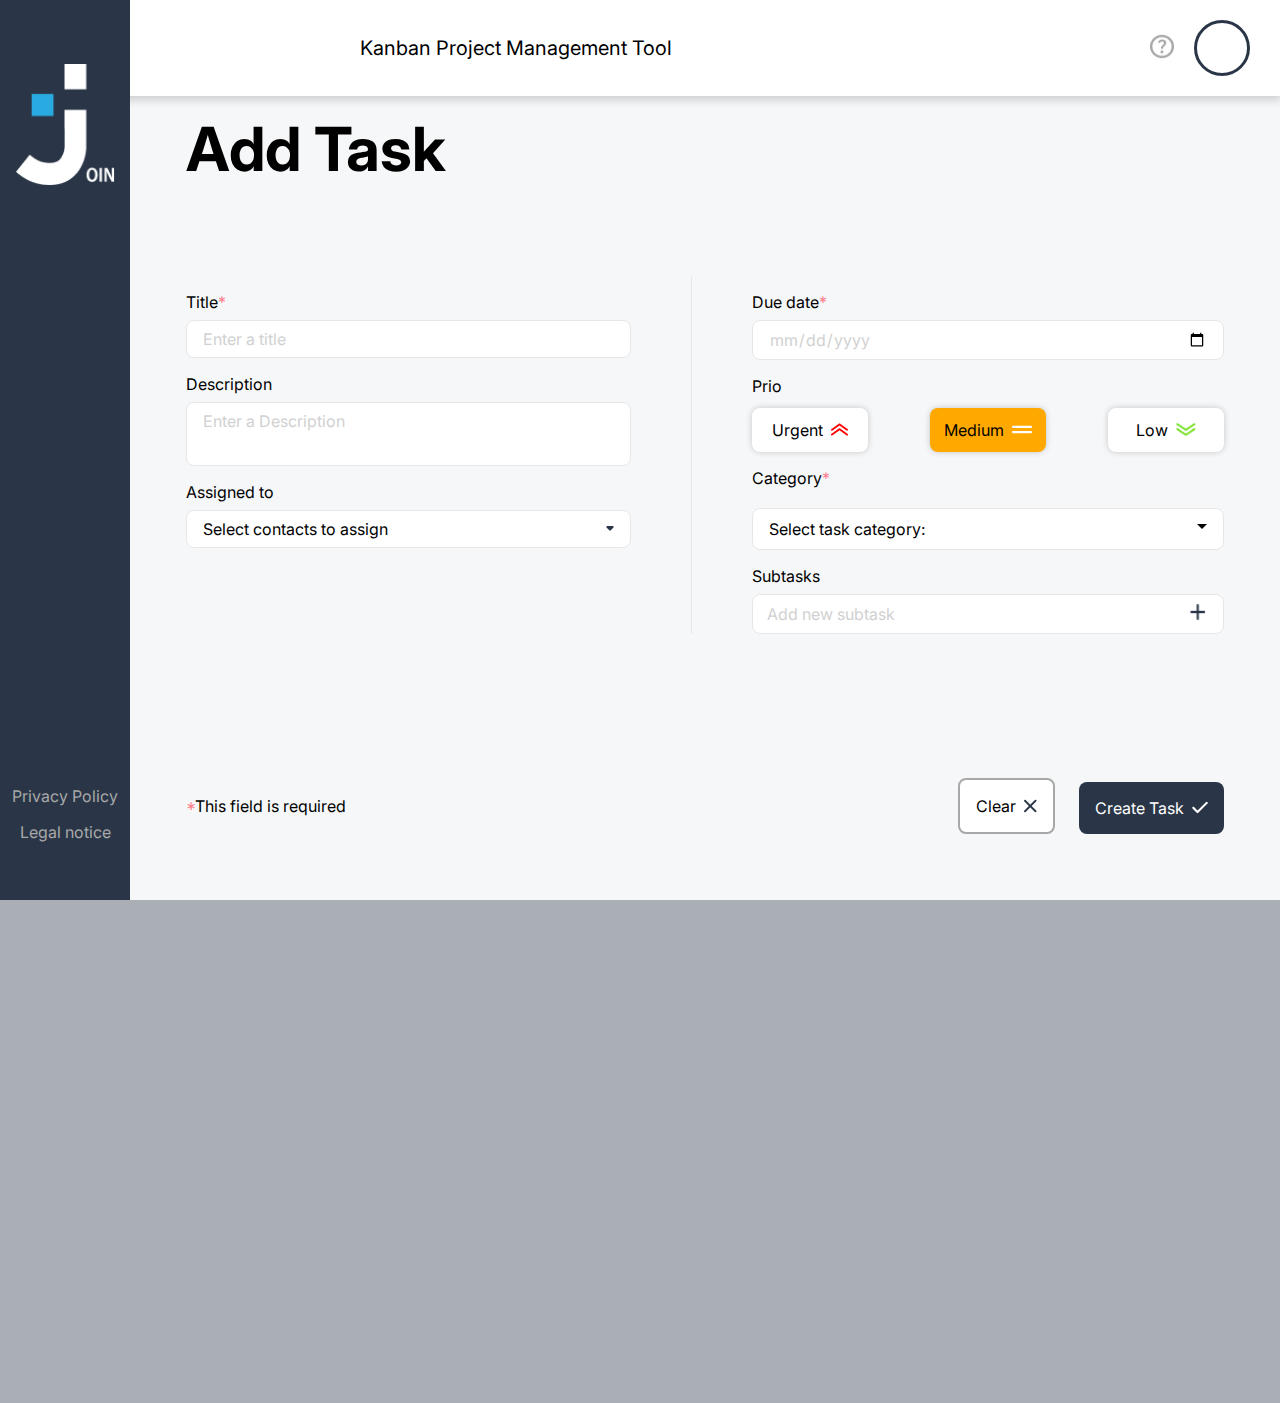
==== add-task.html @ f70c2e3c "first commit" ====
<!DOCTYPE html>
<html lang="en">

<head>
    <meta charset="UTF-8" />
    <meta name="viewport" content="width=device-width, initial-scale=1.0 , maximum-scale=1" />
    <link rel="icon" type="image/x-icon" href="./assets/icons/join-logo-light.png" />
    <title>Join - Add Task</title>


    <script defer src="./scripts/add-task.js"></script>
    <script src="./scripts/subtask.js"></script>
    <script src="./assets/templates/template.js"></script>
    <script src="./script.js" defer></script>
    <script src="./scripts/data.js"></script>
    <script src="./scripts/validation.js"></script>
    <script src="./scripts/fetch.js"></script>

    <link rel="stylesheet" href="./style.css" />
    <link rel="stylesheet" href="./styles/add-task.css" />
    <link rel="stylesheet" href="./styles/header-sidebar.css" />

    <link rel="stylesheet" href="./styles/responsive/add-task-responsive.css" />
    <link rel="stylesheet" href="./styles/responsive/responsive.css" />
</head>

<body class="column" onload="addTaskInit(); styleSelecet(); markedPage('add-task-link', 'activePage')"
    onclick="classChangeAction('user-menu', 'd-none', 'add'); classChangeAction('menu', 'menu-active', 'remove'); closeDropdown(); stopEventBubbling(event);">
    <section id="join-header" class="join-header"></section>

    <main class="add-task-main-content">
        <div class="max-content-add-task">
            <form id="add-task" class="add-task-form" onsubmit="createTask(); return false;">
                <div class="task-details">
                    <h1 class="add-task-headline">Add Task</h1>

                    <div class="input-container">
                        <label for="title">Title<span class="required">*</span></label>
                        <input class="input" id="title" type="text" placeholder="Enter a title" />
                        <span class="form-error" id="title-error"></span>
                    </div>

                    <div class="input-container">
                        <label for="description">Description</label>
                        <textarea id="description" class="textarea" name="description"
                            placeholder="Enter a Description"></textarea>
                    </div>

                    <div class="input-container position-relative">
                        <label for="assign-to-dropdown">Assigned to</label>
                        <div id="dropdown" class="drop-down d-flex">
                            <input id="assign-to-dropdown" class="input" onkeyup="filter('assign-to-dropdown')"
                                onclick="handleInputClick(event)" value="Select contacts to assign" />
                            <button class="btn dropdown-btn" onclick="handleDropdownButtonClick(event)" type="button">
                                <img id="drop-down-icon1" src="./assets/icons/arrow-drop-down.png" />
                            </button>
                        </div>
                        <ul id="assign-to-dropdown-contacts" class="dropdown-options"></ul>
                    </div>

                    <div id="selected-contacts-container" class="d-flex selectet-contacts-container"></div>
                </div>

                <div class="task-settings">
                    <div class="input-container">
                        <label for="date">Due date<span class="required">*</span></label>
                        <input id="date" class="input"  type="date" />
                        <span class="form-error" id="date-error"></span>
                    </div>

                    <div class="prio mt-16">
                        <span>Prio</span>
                        <div class="d-flex row">
                            <button id="urgent-btn" class="btn prio-btn" type="button"
                                onclick="addPrio('urgent'), stopEventBubbling(event)">Urgent<img id="prio-icon-urgent"
                                    src="./assets/icons/prio-urgent-icon.png" /></button>
                            <button id="medium-btn" class="btn prio-btn" type="button"
                                onclick="addPrio('medium')">Medium<img id="prio-icon-medium"
                                    src="./assets/icons/prio-medium-icon.png" /></button>
                            <button id="low-btn" class="btn prio-btn" type="button" onclick="addPrio('low')">Low<img
                                    id="prio-icon-low" src="./assets/icons/prio-low-icon.png" /></button>
                        </div>
                    </div>

                    <div class="input-container position-relative">
                        <label for="selected-category">Category<span class="required">*</span></label>
                        <select id="selected-category" class="select-category">
                            <option value="">Select task category:</option>
                            <option value="Technical Task">Technical Task</option>
                            <option value="User Story">User Story</option>
                        </select>
                        <span class="form-error" id="category-error"></span>
                    </div>

                    <div class="form-field input-container">
                        <label for="subtasks-input">Subtasks</label>
                        <div class="add-task-input">
                            <input id="subtasks-input" type="subtasks" name="subtasks" onkeyup="subtaskInputBtn()"
                                placeholder="Add new subtask" />
                            <div class="add-subtask-btn" id="add-subtask-btn">
                                <img class="svg-btn" src="./assets/icons/add -subtasks.png" alt=""
                                    onclick="setInputFocus()" />
                            </div>
                        </div>

                        <div id="subtasks-container" class="subtasks-container"></div>
                    </div>
                    <div class="required-info-mobile"><span class="required">*</span>This field is required</div>
                </div>

                <div class="add-task-action-btn">
                    <div><span class="required">*</span>This field is required</div>
                    <div class="d-flex btn-gap">
                        <button type="button" class="btn clear" onclick="clearAddTask()">Clear <img
                                src="./assets/icons/clear-icon-dark.png" alt="" /></button>
                        <button type="submit" class="btn submit">Create Task <img src="./assets/icons/check.png"
                                alt="" /></button>
                    </div>
                </div>
            </form>
        </div>
    </main>

    <div class="d-flex submit-row">
        <div class="add-task-mobile-action-btn">
            <button type="button" class="btn clear" onclick="clearAddTask()">Clear <img
                    src="./assets/icons/clear-icon-dark.png" alt="" /></button>

            <button class="btn submit" type="submit" form="add-task">Create Task <img
                    src="./assets/icons/check.png" /></button>

        </div>
    </div>


    <section id="join-sidebar"></section>

    <div id="add-task-succes-msg" class="add-task-succes">Task added to board <img src="./assets/icons/board-icon.png"
            alt="" /></div>
</body>

</html>
---- style.css ----
@font-face {
    font-family: inter;
    src: url(./assets/fonts/Inter-VariableFont_opsz_wght.ttf);
}

:root {
    --light-blue: #29abe2;
    --darke-blue: #2a3647;
    --hover-darke-blue: #091931;
    --urgent: #ff3d00;
    --medium: #ffa800;
    --low: #7ae229;
    --story: #0038ff;
    --technical: #1fd7c1;
    --sidebar-color: #cdcdcd;
    --light-grey: #f6f7f8;
    --medium-grey: #e7e7e7;
    --dark-grey: #a8a8a8;
    --placeholder-grey: #d1d1d1;
    --white: #fff;
    --subtitle: #2a3647;
    --required: #ff8190;
    --red: #ff001f;
}

* {
    margin: 0;
    box-sizing: border-box;
    font-family: inter;
}

a{
    color: #2E7CEE;
}

html,
body {
    height: 100%;
    overflow: hidden;
    position: relative;
    background-color: rgba(42, 55, 71, 0.4);
    overflow-x: hidden;
}

.main {
    flex: 1;
    overflow-x: hidden;
    overflow-y: auto;
    background-color: var(--light-grey);
}

::-webkit-scrollbar {
    width: 10px;
}

::-webkit-scrollbar-track {
    background: #f0f0f0;
    border-radius: 10px;
}

::-webkit-scrollbar-thumb {
    background-color: #2DABE2;
    border-radius: 10px;
    border: 2px solid #f0f0f0; 
}

::-webkit-scrollbar-thumb:hover {
    background-color: #1b8bb5;
}



.content {
    padding: 25px 16px 48px 16px;
    text-wrap: wrap;
}

a {
    text-decoration: none;
}

button {
    cursor: pointer;
}

.d-flex {
    display: flex;
}

.d-none {
    display: none !important;
}

.center {
    display: flex;
    justify-content: center;
    align-items: center;
}

.column {
    display: flex;
    flex-direction: column;
}


.low {
    background-color: var(--low) !important;
    color: var(--white);
}

.medium {
    background-color: var(--medium) !important;
    color: var(--white);
}

.urgent {
    background-color: var(--urgent) !important;
    color: var(--white);
}

.user-stoty {
    background-color: #0038ff;
}

.technical-task {
    background-color: #20d7c1;
}


.bg-color-blue {
    background-color: var(--light-blue) !important;
}

.activePage {
    background-color: var(--hover-darke-blue);
}


.form-error {
    display: flex;
    width: 100%;
    justify-content: center;
    color: red;
    position: absolute;
    bottom: -20px;
}

.error-message {
    animation: error 0.5s ease;
}

@keyframes error {

    0%,
    100% {
        transform: translateX(0);
    }

    10%,
    30%,
    50%,
    70%,
    90% {
        transform: translateX(-5px);
    }

    20%,
    40%,
    60%,
    80% {
        transform: translateX(5px);
    }
}
---- styles/add-task.css ----
.add-task-main-content {
    display: flex;
    flex-direction: column;
    flex: 1;
    overflow-x: hidden;
    overflow-y: auto;
    background-color: var(--light-grey);
    padding: 25px 16px 48px 16px;
    text-wrap: wrap;
    align-items: center;
    margin-left: 130px;
}

.max-content-add-task {
    max-width: 1920px;
    width: 100%;
}


.add-task-form {
    position: relative;
    width: 1000px;
    display: flex;
    justify-content: space-around;
    flex-direction: column;
    margin-bottom: 64px;
    width: 100%;
}

.task-details {
    display: flex;
    flex-direction: column;

    animation-name: field2;
    animation-duration: 300ms;
}

.input-container {
    position: relative;
    display: flex;
    flex-direction: column;
    margin-top: 16px;
    width: 100%;
}

.input,
.textarea {
    border-radius: 8px;
    padding: 8px 16px;
    font-size: 14px;
    outline: unset;
    border: 1px solid var(--medium-grey);
}

.textarea {
    height: 64px;
    resize: none;
}

textarea::placeholder,
input::placeholder,
#date {
    font-family: inter;
    color: var(--placeholder-grey);
}

.prio,
.input,
.textarea,
.drop-down {
    margin-top: 8px;
    font-size: 16px;
    width: 100%;
}

.task-settings {
    display: flex;
    flex-direction: column;

    animation-name: field1;
    animation-duration: 300ms;
}

.row {
    justify-content: space-between;
    align-items: center;
}

.mt-16 {
    position: relative;
    margin-top: 16px;
    width: 100%;
}

.btn {
    padding: 16px;
    border-radius: 8px;
    color: black;
    display: flex;
    gap: 8px;
    align-items: center;
    justify-content: center;
    outline: unset;
    border: unset;
}

.contact-row {
    justify-content: space-between;
    align-items: center;
}

.contact-row input {
    margin: 0px;
}

.selectet-contacts-container {
    margin-top: 4px;
    gap: 4px;
    flex-wrap: wrap;
}

.contact {
    height: 40px;
    width: 40px;
    color: var(--white);
    border: 2px solid var(--white);
    border-radius: 50%;
    font-size: 12px;
}

.gap {
    gap: 12px;
}

.prio-btn {
    background-color: var(--white);
    width: 108px;
    font-size: 16px;
    padding: 8px 16px;
    box-shadow: 0px 0px 6px 0px rgba(0, 0, 0, 0.2);
}

.prio-btn img {
    max-width: 20px;
    max-height: 14px;
}

.submit-row {
    background-color: var(--light-grey);
    justify-content: flex-end;
    align-items: center;
    padding: 16px;
    max-width: calc(1920px - 232px);
}

.clear {
    background-color: var(--white);
    color: black;
    font-size: 16px;
    border: 2px solid var(--dark-grey);
}

.submit {
    align-self: flex-end;
    text-wrap: nowrap;
    width: min-content;
    background-color: var(--darke-blue);
    color: var(--white);
    font-size: 16px;
}

.submit:hover {
    background-color: var(--light-blue);
}

.required {
    color: var(--required);
}

input:focus,
textarea:focus,
select:focus,
.input-active {
    outline: unset;
    border: 1px solid var(--light-blue);
}

#assign-to-dropdown:focus {
    border: unset;
}

.not-found {
    font-size: 12px;
}

.position-relative {
    position: relative;
}

.drop-down input {
    margin: 0;
    border: unset;
}

.drop-down {
    background-color: var(--white);
    border-radius: 8px;
    cursor: pointer;
    border: 1px solid var(--medium-grey);
}

.dropdown-options {
    position: absolute;
    top: 66px;
    width: 100%;
    max-height: 200px;
    overflow-y: auto;
    display: none;
    list-style-type: none;
    margin: 0;
    padding: 0;
    border-radius: 8px;
    z-index: 1;
}

.edit-dropdown {
    position: relative;
    top: 0;
    max-height: max-content;
}

.dropdown-options li,
.options li {
    padding: 12px;
    cursor: pointer;
    border-radius: 8px;
    background-color: var(--white);
}

.dropdown-options li:hover,
.options li:hover {
    background-color: var(--darke-blue);
    color: var(--white);
}

.contact-active {
    background-color: var(--darke-blue) !important;
    color: var(--white);
}

.show-dropdown {
    display: block;
    box-shadow: 9px 15px 28px -6px;
}

.dropdown-btn {
    padding: 0px 16px;
    background-color: unset;
}

.form-field {
    display: flex;
    flex-direction: column;
    gap: 8px;
    position: relative;
}

.add-task-input {
    display: flex;
    justify-content: space-between;
    align-items: center;
    height: 40px;
    border: solid 1px var(--medium-grey);
    background-color: var(--white);
    border-radius: 8px;
    padding: 4px 12px;
}

.add-task-input input {
    font-size: 16px;
    border: none;
    /* flex: 1; */
    width: 100%;
}

.add-subtask-btn {
    padding: 5px;
    cursor: pointer;
}

.subtasks-container {
    top: 66px;
    width: 100%;
    max-height: 136px;
    overflow-y: auto;
}

.absolute {
    position: absolute;
}

.subtasks-btns {
    display: flex;
    justify-content: center;
    gap: 5px;
}

.subtask {
    display: flex;
    height: min-content;
    padding: 5px 10px;
    cursor: pointer;
    border-radius: 10px;
    transition: all ease-in-out 125ms;
    gap: 3px;
}


.edit-icon {
    width: 20px;
    height: 20px;
}

.svg-btn {
    width: 16px;
    height: 16px;
}

.break-line {
    width: 1px;
    background-color: var(--dark-grey);
}

.subtask img {
    margin: 0 5px;
    display: none;
}

.subtask:hover img {
    display: block;
}

.subtask img:hover {
    scale: 1.1;
}

.subtask span {
    display: none;
}

.subtask:hover span {
    display: block;
    background-color: var(--dark-grey);
}

.subtask:hover {
    background-color: var(--medium-grey);
}

.subtask p:before {
    content: "• ";
}

.subtask-text {
    display: flex;
    width: 100%;
}

.subtask-text p {
    width: 100%;
}

.word-item {
    font-size: 16px;
    display: flex;
    align-items: center;
    padding: 5px 15px;
}

.word-item input {
    font-size: 16px;
    width: 100%;
    border: none;
    border-bottom: solid 1px var(--light-blue);
}

.word-item input:focus {
    outline: none;
}

.word-item button {
    background-color: unset;
    border: none;
}

.s-hidden {
    visibility: hidden;
    padding-right: 10px;
}

.select {
    cursor: pointer;
    color: black;
    margin-top: 12px;
    height: 32px;
    border: 1px solid var(--dark-grey);
    border-radius: 8px;
}

select option[value=""] {
    display: none;
}

.styledSelect {
    display: flex;
    align-items: center;
    justify-content: space-between;
    background-color: white;
    border-radius: 8px;
    padding: 10px 16px;
    font-size: 16px;
    border: 1px solid var(--medium-grey);
}

.styledSelect:after {
    display: flex;
    align-items: center;
    justify-content: center;
    content: "";
    border: 5px solid transparent;
    border-color: black transparent transparent transparent;
    transition: all;
}

.styledSelect.active:after {
    transform: rotate(180deg);
}

.options {
    position: absolute;
    display: none;
    background-color: unset;
    border-radius: 8px;
    top: 102%;
    width: 100%;
    padding: 0;
    list-style: none;
    z-index: 2;
}

@keyframes field1 {
    from {
        transform: translateX(100vw);
    }

    to {
        transform: translateX();
    }
}

@keyframes field2 {
    from {
        transform: translateX(-100vw);
    }

    to {
        transform: translateX();
    }
}

.add-task-action-btn {
    position: absolute;
    bottom: -200px;
    width: 100%;
    display: flex;
    align-items: center;
    justify-content: space-between;
    padding: 0 40px;
}

.btn-gap {
    gap: 24px;
}

.clear:hover {
    border-color: var(--light-blue);
}

.add-task-succes {
    position: absolute;
    top: 50%;
    left: 50%;
    background-color: var(--darke-blue);
    width: min-content;
    z-index: 10;
    text-wrap: nowrap;
    display: flex;
    align-items: center;
    gap: 16px;
    padding: 16px;
    color: var(--white);
    border-radius: 8px;
    transition: all 0.125s ease-in-out;
    transform: translateY(100vh);
}

.overlaver-active {
    transform: translateX(0) !important;
}

.userBackground {
    background-color: var(--light-blue);
}

.required-info-mobile {
    padding-top: 20px;
}

.add-task-mobile-action-btn {
    display: flex;
    align-items: center;
    gap: 20px;
}
---- styles/header-sidebar.css ----
.header-desktop {
    display: flex;
    justify-content: space-between;
    align-items: center;
    width: 100%;
    height: 96px;
    background-color: white;
    box-shadow: 0 1px 10px 2px rgba(0, 0, 0, 0.2);
    position: relative;
    z-index: 1;
}

.header-title {
    font-size: 20px;
    font-weight: 400;
    margin-left: 360px;
}

.help-icon {
    width: 32px;
    height: 32px;
    cursor: pointer;
    transition: all ease-in-out 125ms;
}

.help-icon:hover {
    scale: 1.1;
}

.header-initials-btn {
    color: var(--light-blue);
    font-weight: 700;
    font-size: 18px;
    display: flex;
    justify-content: center;
    align-items: center;
    height: 56px;
    width: 56px;
    border: solid 3px var(--darke-blue);
    border-radius: 50%;
    cursor: pointer;
    transition: all ease-in-out 125ms;
}

.header-initials-btn:hover {
    scale: 1.1;
    background-color: #0c2e621f;
}

.header-actions {
    display: flex;
    justify-content: space-between;
    align-items: center;
    width: 104px;
    height: 56px;
    margin-right: 30px;
}

.user-menu {
    display: flex;
    align-items: center;
    justify-content: center;
    flex-direction: column;
    position: absolute;
    width: 150px;
    height: 158px;
    bottom: -160px;
    right: 10px;
    z-index: 2;
    border: solid 1px;
    border-radius: 20px 0 20px 20px;
    background-color: var(--darke-blue);
}

.user-menu a {
    color: var(--sidebar-color);
    display: flex;
    justify-content: center;
    align-items: center;
    font-size: 16px;
    width: 130px;
    height: 46px;
    transition: all ease-in-out 125ms;
}

.user-menu a:hover {
    background-color: #3b4d66;
    scale: 1.1;
    color: white;
}

.sidebar-desktop {
    position: absolute;
    top: 0;
    left: 0;
    display: flex;
    flex-direction: column;
    justify-content: space-between;
    align-items: center;
    width: 232px;
    height: 100vh;
    background-color: var(--darke-blue);
    transition: all ease-in-out 125ms;
    z-index: 1;
}

.sidebar-logo-desktop {
    width: 100px;
    height: 121px;
    margin: 64px 0 120px 0;
}

.sidebar-nav {
    display: flex;
    flex-direction: column;
    justify-content: space-between;
    width: 100%;
    height: 229px;
    gap: 15px;
}

.nav-link-desktop {
    color: var(--sidebar-color);
    display: flex;
    align-items: center;
    padding-left: 56px;
    width: 100%;
    height: 46px;
    gap: 8px;
    cursor: pointer;
}

.nav-link-desktop:hover {
    background-color: var(--hover-darke-blue);
    color: white;
}

.nav-link-desktop img {
    width: 30px;
    height: 30px;
}

.sidebar-info {
    display: flex;
    justify-content: end;
    padding-left: 52px;
    flex-direction: column;
    height: 317px;
    width: 100%;
    margin-bottom: 50px;
}

.sidebar-info a {
    color: var(--dark-grey);
    padding: 8px;
    transition: all ease-in-out 125ms;
}

.sidebar-info a:hover {
    color: var(--light-blue);
    font-weight: bold;
}


.header-mobile {
    box-shadow: 0 1px 10px 2px rgba(0, 0, 0, 0.2);
    background-color: white;
    width: 100%;
    height: 80px;
    align-items: center;
    justify-content: space-between;
    padding: 0px 16px;
    position: relative;
    z-index: 3;
}

.logo-mobile {
    width: 32px;
    height: 39px;
}

.current-user-header {
    font-size: 20px;
    font-weight: 700;
    color: var(--light-blue);
    width: 40px;
    height: 40px;
    border: solid 2px var(--hover-darke-blue);
    border-radius: 50%;
    cursor: pointer;
}

.menu {
    position: absolute;
    top: 60px;
    right: 6px;
    transform: translateX(150px);
    transition: all 0.25s ease-in-out;
    flex-wrap: wrap;
    background-color: var(--darke-blue);
    color: var(--light-grey);
    border-radius: 16px 0px 16px 16px;
    padding: 16px;
    gap: 24px;
    z-index: 10;
}

.menu-active {
    transform: translateX(0) !important;
}

.menu a {
    color: var(--light-grey);
}

.sidebar-mobile {
    height: 80px;
    padding: 2px 16px;
    justify-content: space-between;
    background-color: var(--darke-blue);
}

.nav-link-mobile {
    width: 80px;
    color: var(--light-grey);
    border-radius: 8px;
}

.nav-link-mobile:hover {
    background-color: var(--hover-darke-blue);
}

.nav-link-mobile img {
    width: 22px;
    height: 22px;
}

.current-link {
    background-color: var(--hover-darke-blue);
}
---- styles/responsive/add-task-responsive.css ----
@media (max-width: 392px) {
    .prio-btn {
        padding: 8px 8px;
        width: 88px;
        gap: 4px;
    }

    .add-task-succes {
        margin: 0 -34% !important;
    }

}

@media (max-width: 1024px) {
    .add-task-main-content {
        margin-left: 0;
    }

    .add-task-action-btn {
        display: none;
    }

    .add-task-succes {
        margin: 0 -15%;
    }
}

@media (min-width: 1024px) {
    .prio-btn {
        width: 116px;
        padding: 12px 16px;
        margin-top: 12px;
    }

    .submit-row {
        display: none;
    }

    .add-task-form {
        flex-direction: row;
        gap: 60px;
        padding: 0 40px;
    }

    .task-details {
        width: 100%;
        padding-right: 60px;
        border-right: 1px solid var(--medium-grey);
    }

    .task-settings {
        width: 100%;
    }

    .add-task-main-content {
        flex-direction: row;
        position: relative;
    }

    .add-task-headline {
        position: absolute;
        top: -164px;
        font-size: 61px;
    }

    .required-info-mobile{
        display: none;
    }

    .subtasks-container {
        position: absolute;
    }
}

@media (min-width: 1440px) {
    .add-task-main-content {
        margin-left: 232px;
    }

    .submit-row {
        margin-left: 232px;
    }
}
---- styles/responsive/responsive.css ----
@media(max-width: 428px) {
    .header-mobile {
        height: 70px;
    }

    .sidebar-mobile {
        height: 70px;
    }

    .nav-link-mobile {
        scale: 0.9;
    }

}


@media(min-width: 1024px) {
    .content {
        padding: 25px 16px 48px calc(232px + 16px);
    }


}


@media screen and (min-width: 1024px) and (max-width: 1440px) {
    .sidebar-desktop {
        width: 130px;
    }

    .nav-link-desktop {
        padding: 5px 0;
        flex-direction: column;
        z-index: 1;
        height: unset;
    }

    .sidebar-nav {
        gap: 25px;
    }

    .sidebar-info {
        padding: 0;
        align-items: center;
    }

    .subtitle {
        z-index: 1;
    }

    .content {
        padding: 25px 16px 48px calc(130px + 16px);
    }

}


@media(min-width: 1440px) {
    .sidebar-desktop {
        width: 232px;
    }
}
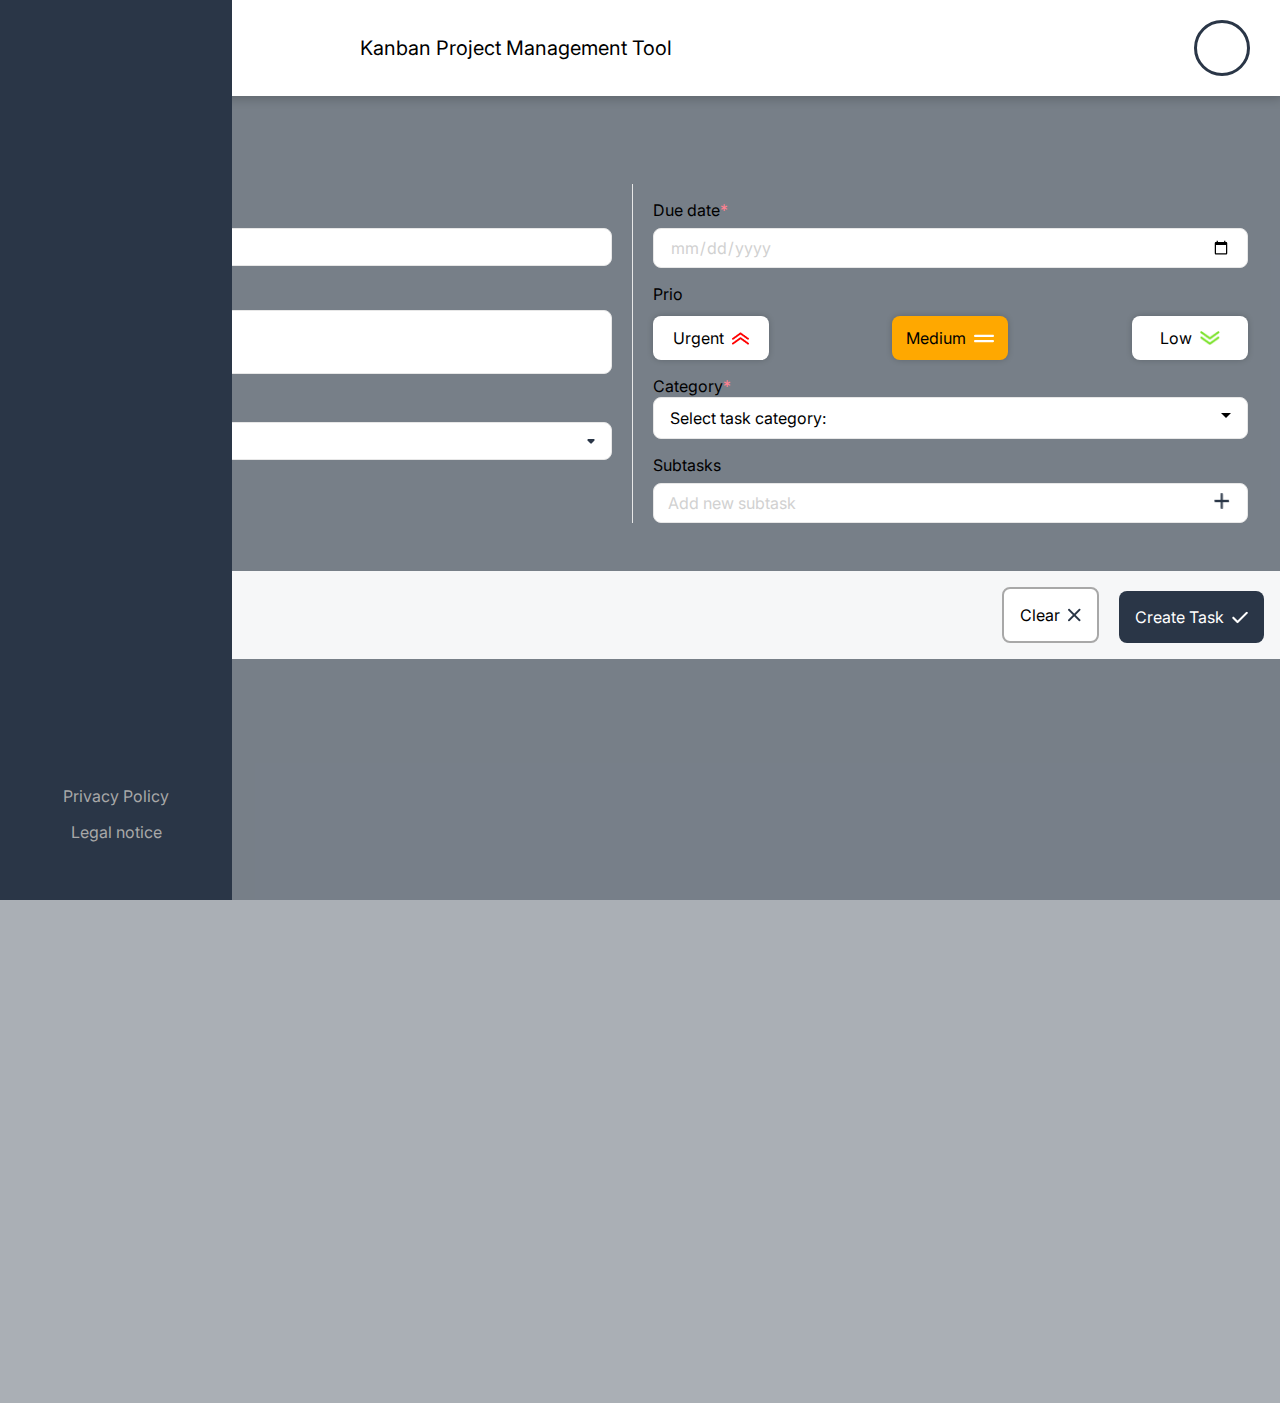
==== commit fe7d1b58: "clean up add-task.css in add task.html" ====
--- a/add-task.html
+++ b/add-task.html
@@ -24,16 +24,16 @@
     <link rel="stylesheet" href="./styles/responsive/responsive.css" />
 </head>
 
-<body class="column" onload="addTaskInit(); styleSelecet(); markedPage('add-task-link', 'activePage')"
+<body onload="addTaskInit(); styleSelecet(); markedPage('add-task-link', 'activePage')"
     onclick="classChangeAction('user-menu', 'd-none', 'add'); classChangeAction('menu', 'menu-active', 'remove'); closeDropdown(); stopEventBubbling(event);">
-    <section id="join-header" class="join-header"></section>
 
-    <main class="add-task-main-content">
-        <div class="max-content-add-task">
-            <form id="add-task" class="add-task-form" onsubmit="createTask(); return false;">
+    <main>
+        <section id="join-header" class="join-header"></section>
+        <div class="content">
+            <h1>Add Task</h1>
+
+            <form id="add-task" class="max-content-add-task" onsubmit="createTask(); return false;">
                 <div class="task-details">
-                    <h1 class="add-task-headline">Add Task</h1>
-
                     <div class="input-container">
                         <label for="title">Title<span class="required">*</span></label>
                         <input class="input" id="title" type="text" placeholder="Enter a title" />
@@ -64,7 +64,7 @@
                 <div class="task-settings">
                     <div class="input-container">
                         <label for="date">Due date<span class="required">*</span></label>
-                        <input id="date" class="input"  type="date" />
+                        <input id="date" class="input" type="date" />
                         <span class="form-error" id="date-error"></span>
                     </div>
 
@@ -119,18 +119,19 @@
                 </div>
             </form>
         </div>
+        <div class="d-flex submit-row">
+            <div class="add-task-mobile-action-btn">
+                <button type="button" class="btn clear" onclick="clearAddTask()">Clear <img
+                        src="./assets/icons/clear-icon-dark.png" alt="" /></button>
+
+                <button class="btn submit" type="submit" form="add-task">Create Task <img
+                        src="./assets/icons/check.png" /></button>
+
+            </div>
+        </div>
+
     </main>
 
-    <div class="d-flex submit-row">
-        <div class="add-task-mobile-action-btn">
-            <button type="button" class="btn clear" onclick="clearAddTask()">Clear <img
-                    src="./assets/icons/clear-icon-dark.png" alt="" /></button>
-
-            <button class="btn submit" type="submit" form="add-task">Create Task <img
-                    src="./assets/icons/check.png" /></button>
-
-        </div>
-    </div>
 
 
     <section id="join-sidebar"></section>
--- a/styles/add-task.css
+++ b/styles/add-task.css
@@ -1,30 +1,21 @@
-.add-task-main-content {
+main {
     display: flex;
     flex-direction: column;
     flex: 1;
-    overflow-x: hidden;
-    overflow-y: auto;
-    background-color: var(--light-grey);
-    padding: 25px 16px 48px 16px;
-    text-wrap: wrap;
-    align-items: center;
-    margin-left: 130px;
+    overflow: hidden;
 }
 
 .max-content-add-task {
     max-width: 1920px;
     width: 100%;
-}
-
-
-.add-task-form {
-    position: relative;
-    width: 1000px;
-    display: flex;
-    justify-content: space-around;
-    flex-direction: column;
-    margin-bottom: 64px;
-    width: 100%;
+    height: 100%;
+    overflow-y: auto;
+    padding-right: 8px;
+}
+
+.content {
+    overflow: hidden;
+    flex: 1;
 }
 
 .task-details {
@@ -36,11 +27,8 @@
 }
 
 .input-container {
+    margin-top: 16px;
     position: relative;
-    display: flex;
-    flex-direction: column;
-    margin-top: 16px;
-    width: 100%;
 }
 
 .input,
--- a/styles/responsive/add-task-responsive.css
+++ b/styles/responsive/add-task-responsive.css
@@ -12,10 +12,6 @@
 }
 
 @media (max-width: 1024px) {
-    .add-task-main-content {
-        margin-left: 0;
-    }
-
     .add-task-action-btn {
         display: none;
     }
@@ -26,58 +22,48 @@
 }
 
 @media (min-width: 1024px) {
+    .max-content-add-task {
+        display: flex;
+        padding-right: 16px;
+    }
+
+    .content>h1 {
+        margin-top: 24px;
+    }
+
     .prio-btn {
         width: 116px;
         padding: 12px 16px;
         margin-top: 12px;
     }
 
-    .submit-row {
-        display: none;
-    }
-
     .add-task-form {
-        flex-direction: row;
         gap: 60px;
         padding: 0 40px;
     }
 
     .task-details {
-        width: 100%;
-        padding-right: 60px;
+        flex: 1;
+        padding-right: 20px;
+
         border-right: 1px solid var(--medium-grey);
     }
 
     .task-settings {
-        width: 100%;
+        flex: 1;
+        padding-left: 20px;
     }
 
-    .add-task-main-content {
-        flex-direction: row;
-        position: relative;
-    }
 
     .add-task-headline {
-        position: absolute;
-        top: -164px;
         font-size: 61px;
     }
 
-    .required-info-mobile{
+    .required-info-mobile {
         display: none;
     }
 
     .subtasks-container {
         position: absolute;
     }
-}
-
-@media (min-width: 1440px) {
-    .add-task-main-content {
-        margin-left: 232px;
-    }
-
-    .submit-row {
-        margin-left: 232px;
-    }
 }--- a/styles/responsive/responsive.css
+++ b/styles/responsive/responsive.css
@@ -15,28 +15,13 @@
 
 
 @media(min-width: 1024px) {
-    .content {
-        padding: 25px 16px 48px calc(232px + 16px);
-    }
-
-
-}
-
-
-@media screen and (min-width: 1024px) and (max-width: 1440px) {
-    .sidebar-desktop {
-        width: 130px;
+    body {
+        flex-direction: row-reverse;
     }
 
     .nav-link-desktop {
-        padding: 5px 0;
+        padding: 24px 0;
         flex-direction: column;
-        z-index: 1;
-        height: unset;
-    }
-
-    .sidebar-nav {
-        gap: 25px;
     }
 
     .sidebar-info {
@@ -47,11 +32,6 @@
     .subtitle {
         z-index: 1;
     }
-
-    .content {
-        padding: 25px 16px 48px calc(130px + 16px);
-    }
-
 }
 
 
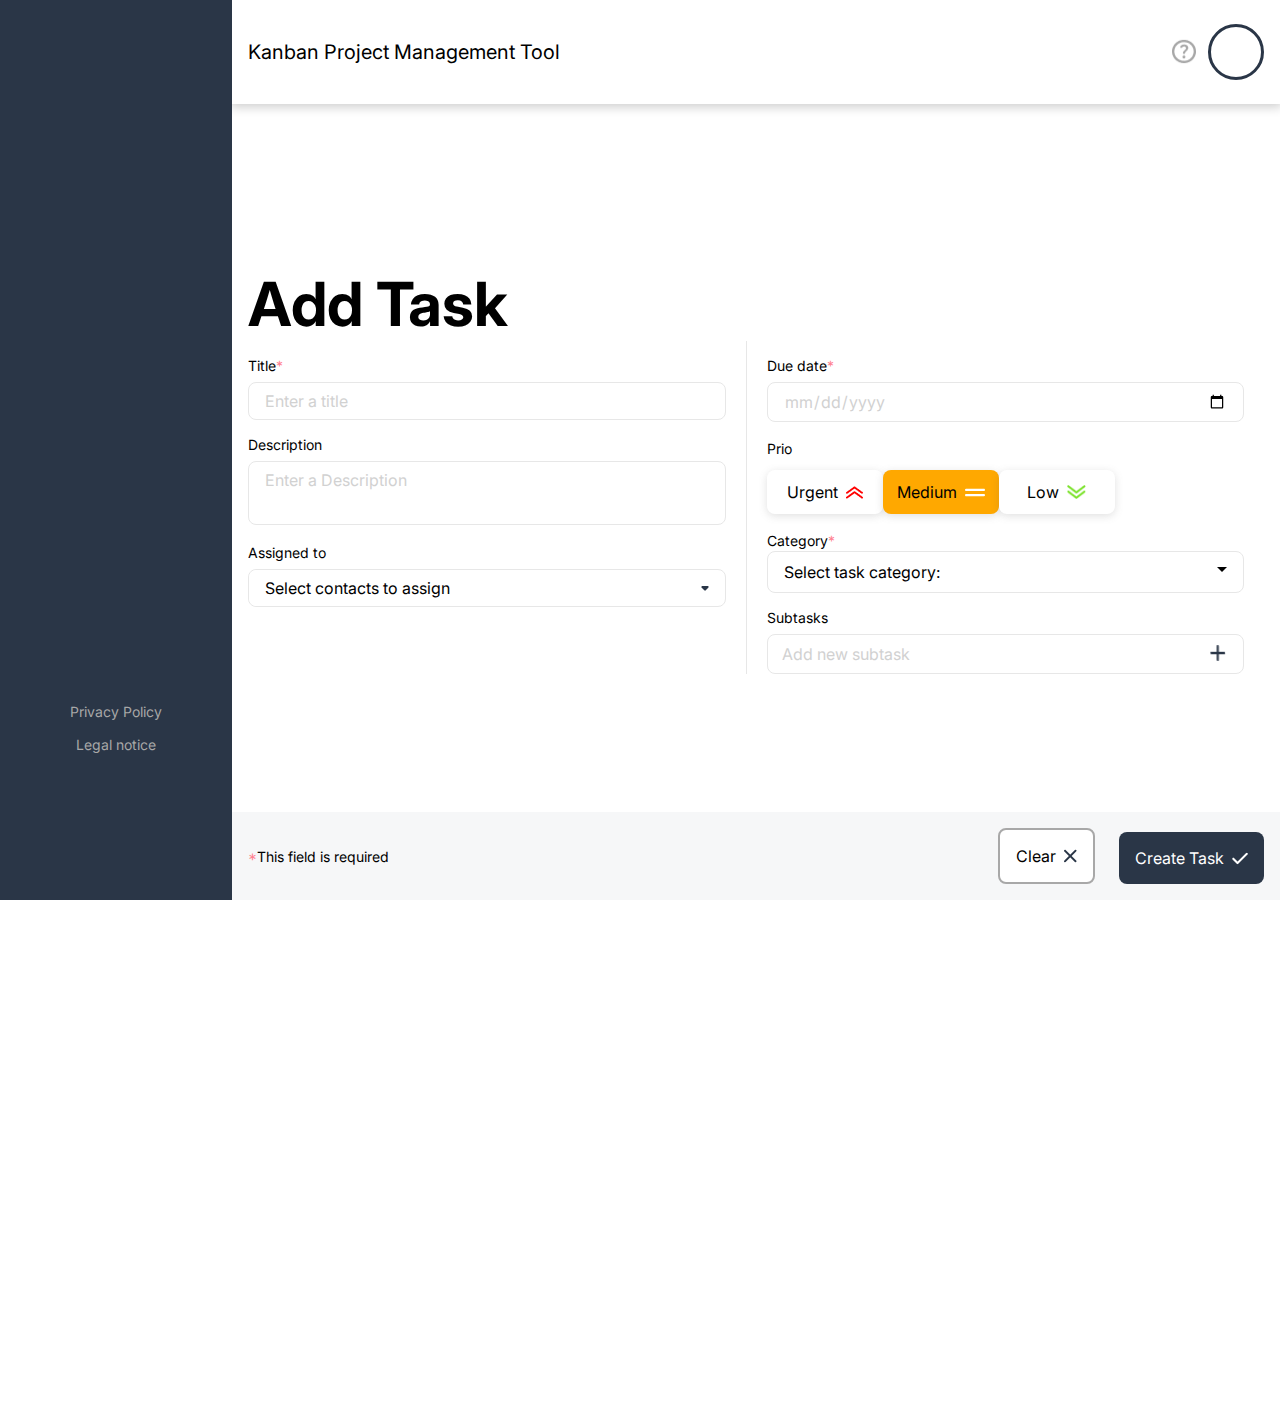
==== commit 03bf0c94: "update join" ====
--- a/add-task.html
+++ b/add-task.html
@@ -17,6 +17,8 @@
     <script src="./scripts/fetch.js"></script>
 
     <link rel="stylesheet" href="./style.css" />
+    <link rel="stylesheet" href="./styles/standart.css" />
+
     <link rel="stylesheet" href="./styles/add-task.css" />
     <link rel="stylesheet" href="./styles/header-sidebar.css" />
 
@@ -32,7 +34,7 @@
         <div class="content">
             <h1>Add Task</h1>
 
-            <form id="add-task" class="max-content-add-task" onsubmit="createTask(); return false;">
+            <form id="add-task" class="max-width" onsubmit="createTask(); return false;">
                 <div class="task-details">
                     <div class="input-container">
                         <label for="title">Title<span class="required">*</span></label>
@@ -70,7 +72,7 @@
 
                     <div class="prio mt-16">
                         <span>Prio</span>
-                        <div class="d-flex row">
+                        <div class="justify-sb align-items-center">
                             <button id="urgent-btn" class="btn prio-btn" type="button"
                                 onclick="addPrio('urgent'), stopEventBubbling(event)">Urgent<img id="prio-icon-urgent"
                                     src="./assets/icons/prio-urgent-icon.png" /></button>
@@ -105,30 +107,32 @@
 
                         <div id="subtasks-container" class="subtasks-container"></div>
                     </div>
-                    <div class="required-info-mobile"><span class="required">*</span>This field is required</div>
                 </div>
 
-                <div class="add-task-action-btn">
-                    <div><span class="required">*</span>This field is required</div>
-                    <div class="d-flex btn-gap">
+                <section class="d-flex submit-row mobile">
+                    <div class=""><span class="required">*</span>This field is required</div>
+                    <div class="align-items-center gap-24">
                         <button type="button" class="btn clear" onclick="clearAddTask()">Clear <img
                                 src="./assets/icons/clear-icon-dark.png" alt="" /></button>
-                        <button type="submit" class="btn submit">Create Task <img src="./assets/icons/check.png"
-                                alt="" /></button>
+                        <button class="btn submit" type="submit" form="add-task">Create Task <img
+                                src="./assets/icons/check.png" /></button>
                     </div>
-                </div>
+                </section>
             </form>
+
+
+
+
         </div>
-        <div class="d-flex submit-row">
-            <div class="add-task-mobile-action-btn">
+        <section class="d-flex submit-row desktop">
+            <div class=""><span class="required">*</span>This field is required</div>
+            <div class="align-items-center gap-24">
                 <button type="button" class="btn clear" onclick="clearAddTask()">Clear <img
                         src="./assets/icons/clear-icon-dark.png" alt="" /></button>
-
                 <button class="btn submit" type="submit" form="add-task">Create Task <img
                         src="./assets/icons/check.png" /></button>
-
             </div>
-        </div>
+        </section>
 
     </main>
 
--- a/style.css
+++ b/style.css
@@ -21,25 +21,32 @@
     --subtitle: #2a3647;
     --required: #ff8190;
     --red: #ff001f;
+
+    --box-shadow: rgba(99, 99, 99, 0.2) 0px 2px 8px 0px;
 }
 
 * {
     margin: 0;
     box-sizing: border-box;
     font-family: inter;
-}
-
-a{
+    font-size: 14px;
+}
+
+a {
     color: #2E7CEE;
 }
 
 html,
 body {
-    height: 100%;
+    height: 100vh;
+    max-height: 100%;
     overflow: hidden;
     position: relative;
-    background-color: rgba(42, 55, 71, 0.4);
-    overflow-x: hidden;
+}
+
+body {
+    display: flex;
+    flex-direction: column;
 }
 
 .main {
@@ -61,7 +68,7 @@
 ::-webkit-scrollbar-thumb {
     background-color: #2DABE2;
     border-radius: 10px;
-    border: 2px solid #f0f0f0; 
+    border: 2px solid #f0f0f0;
 }
 
 ::-webkit-scrollbar-thumb:hover {
@@ -171,3 +178,85 @@
         transform: translateX(5px);
     }
 }
+
+
+
+h1 {
+    font-size: 47px;
+}
+
+h2 {
+    font-size: 20px;
+}
+
+.gap-16 {
+    gap: 16px;
+}
+
+.gap-24 {
+    gap: 24px;
+}
+
+.gap-32 {
+    gap: 32px;
+}
+
+.icon {
+    width: 32px;
+    aspect-ratio: 1;
+}
+
+.justify-content-center {
+    justify-content: center;
+}
+
+.align-items-center {
+    display: flex;
+    align-items: center;
+}
+
+.max-width {
+    max-width: 1920px;
+}
+
+.btn-primary {
+    background-color: var(--darke-blue);
+    color: white;
+}
+
+.btn-primary:hover {
+    background-color: var(--hover-darke-blue);
+}
+
+.btn-secundary {
+    background-color: white;
+    outline: 1px solid var(--dark-grey);
+    color: var(--dark-grey);
+}
+
+.btn-secundary:hover {
+    outline: 1px solid var(--light-blue);
+    color: var(--light-blue);
+}
+
+.position-relative {
+    position: relative;
+}
+
+
+@media screen and (max-width: 400px) {
+    h1 {
+        font-size: 37px;
+    }
+}
+
+@media screen and (min-width: 1024px) {
+
+    h1 {
+        font-size: 61px;
+    }
+
+    h2 {
+        font-size: 20px;
+    }
+}--- a/styles/add-task.css
+++ b/styles/add-task.css
@@ -2,20 +2,22 @@
     display: flex;
     flex-direction: column;
     flex: 1;
-    overflow: hidden;
-}
-
-.max-content-add-task {
-    max-width: 1920px;
-    width: 100%;
+    overflow: auto;
+
+}
+
+form {
+    overflow-y: auto;
+    overflow-x: hidden;
+}
+
+.content {
+    justify-content: center;
+    display: flex;
+    flex-direction: column;
     height: 100%;
-    overflow-y: auto;
-    padding-right: 8px;
-}
-
-.content {
-    overflow: hidden;
-    flex: 1;
+    overflow: auto;
+    padding-bottom: 0;
 }
 
 .task-details {
@@ -125,7 +127,7 @@
     width: 108px;
     font-size: 16px;
     padding: 8px 16px;
-    box-shadow: 0px 0px 6px 0px rgba(0, 0, 0, 0.2);
+    box-shadow: var(--box-shadow);
 }
 
 .prio-btn img {
@@ -134,11 +136,10 @@
 }
 
 .submit-row {
-    background-color: var(--light-grey);
-    justify-content: flex-end;
-    align-items: center;
-    padding: 16px;
-    max-width: calc(1920px - 232px);
+    justify-content: space-between;
+    align-items: center;
+    max-width: 1920px;
+    margin: 12px 0;
 }
 
 .clear {
@@ -267,7 +268,6 @@
 .add-task-input input {
     font-size: 16px;
     border: none;
-    /* flex: 1; */
     width: 100%;
 }
 
@@ -436,39 +436,7 @@
     z-index: 2;
 }
 
-@keyframes field1 {
-    from {
-        transform: translateX(100vw);
-    }
-
-    to {
-        transform: translateX();
-    }
-}
-
-@keyframes field2 {
-    from {
-        transform: translateX(-100vw);
-    }
-
-    to {
-        transform: translateX();
-    }
-}
-
-.add-task-action-btn {
-    position: absolute;
-    bottom: -200px;
-    width: 100%;
-    display: flex;
-    align-items: center;
-    justify-content: space-between;
-    padding: 0 40px;
-}
-
-.btn-gap {
-    gap: 24px;
-}
+
 
 .clear:hover {
     border-color: var(--light-blue);
@@ -500,12 +468,29 @@
     background-color: var(--light-blue);
 }
 
-.required-info-mobile {
-    padding-top: 20px;
-}
 
 .add-task-mobile-action-btn {
     display: flex;
     align-items: center;
     gap: 20px;
+}
+
+@keyframes field1 {
+    from {
+        transform: translateX(100vw);
+    }
+
+    to {
+        transform: translateX();
+    }
+}
+
+@keyframes field2 {
+    from {
+        transform: translateX(-100vw);
+    }
+
+    to {
+        transform: translateX();
+    }
 }--- a/styles/header-sidebar.css
+++ b/styles/header-sidebar.css
@@ -1,9 +1,15 @@
+.join-header {
+    display: flex;
+    width: 100%;
+
+}
+
 .header-desktop {
     display: flex;
     justify-content: space-between;
     align-items: center;
     width: 100%;
-    height: 96px;
+    padding: 24px 16px;
     background-color: white;
     box-shadow: 0 1px 10px 2px rgba(0, 0, 0, 0.2);
     position: relative;
@@ -13,7 +19,6 @@
 .header-title {
     font-size: 20px;
     font-weight: 400;
-    margin-left: 360px;
 }
 
 .help-icon {
@@ -48,12 +53,9 @@
 }
 
 .header-actions {
-    display: flex;
-    justify-content: space-between;
-    align-items: center;
-    width: 104px;
-    height: 56px;
-    margin-right: 30px;
+    gap: 8px;
+    display: flex;
+    align-items: center;
 }
 
 .user-menu {
@@ -90,12 +92,9 @@
 }
 
 .sidebar-desktop {
-    position: absolute;
-    top: 0;
-    left: 0;
-    display: flex;
-    flex-direction: column;
-    justify-content: space-between;
+    display: flex;
+    flex-direction: column;
+    justify-content: space-around;
     align-items: center;
     width: 232px;
     height: 100vh;
@@ -104,28 +103,20 @@
     z-index: 1;
 }
 
-.sidebar-logo-desktop {
-    width: 100px;
-    height: 121px;
-    margin: 64px 0 120px 0;
-}
+
 
 .sidebar-nav {
     display: flex;
     flex-direction: column;
-    justify-content: space-between;
-    width: 100%;
-    height: 229px;
-    gap: 15px;
+    width: 100%;
+
 }
 
 .nav-link-desktop {
     color: var(--sidebar-color);
     display: flex;
     align-items: center;
-    padding-left: 56px;
-    width: 100%;
-    height: 46px;
+    width: 100%;
     gap: 8px;
     cursor: pointer;
 }
@@ -142,12 +133,8 @@
 
 .sidebar-info {
     display: flex;
-    justify-content: end;
-    padding-left: 52px;
-    flex-direction: column;
-    height: 317px;
-    width: 100%;
-    margin-bottom: 50px;
+    flex-direction: column;
+    width: 100%;
 }
 
 .sidebar-info a {
@@ -164,13 +151,11 @@
 
 .header-mobile {
     box-shadow: 0 1px 10px 2px rgba(0, 0, 0, 0.2);
-    background-color: white;
-    width: 100%;
-    height: 80px;
+    width: 100%;
     align-items: center;
     justify-content: space-between;
-    padding: 0px 16px;
-    position: relative;
+    padding: 16px;
+    /* position: relative; */
     z-index: 3;
 }
 
@@ -183,8 +168,10 @@
     font-size: 20px;
     font-weight: 700;
     color: var(--light-blue);
-    width: 40px;
-    height: 40px;
+    min-width: 40px;
+    min-height: 40px;
+    aspect-ratio: 1;
+    padding: 6px;
     border: solid 2px var(--hover-darke-blue);
     border-radius: 50%;
     cursor: pointer;
--- a/styles/responsive/add-task-responsive.css
+++ b/styles/responsive/add-task-responsive.css
@@ -11,7 +11,7 @@
 
 }
 
-@media (max-width: 1024px) {
+@media (max-width: 1023px) {
     .add-task-action-btn {
         display: none;
     }
@@ -19,17 +19,36 @@
     .add-task-succes {
         margin: 0 -15%;
     }
+
+    .mobile {
+        display: flex;
+    }
+
+    .desktop {
+        display: none;
+    }
 }
 
 @media (min-width: 1024px) {
+
+    .mobile {
+        display: none;
+    }
+
+    .desktop {
+        display: flex;
+    }
+
+    form {
+        display: flex;
+
+    }
+
     .max-content-add-task {
         display: flex;
         padding-right: 16px;
     }
 
-    .content>h1 {
-        margin-top: 24px;
-    }
 
     .prio-btn {
         width: 116px;
@@ -45,25 +64,21 @@
     .task-details {
         flex: 1;
         padding-right: 20px;
-
         border-right: 1px solid var(--medium-grey);
     }
 
     .task-settings {
         flex: 1;
-        padding-left: 20px;
-    }
-
-
-    .add-task-headline {
-        font-size: 61px;
-    }
-
-    .required-info-mobile {
-        display: none;
+        padding: 0 20px;
     }
 
     .subtasks-container {
         position: absolute;
     }
+
+    .submit-row {
+        padding: 16px;
+        background-color: var(--light-grey);
+        margin: 0;
+    }
 }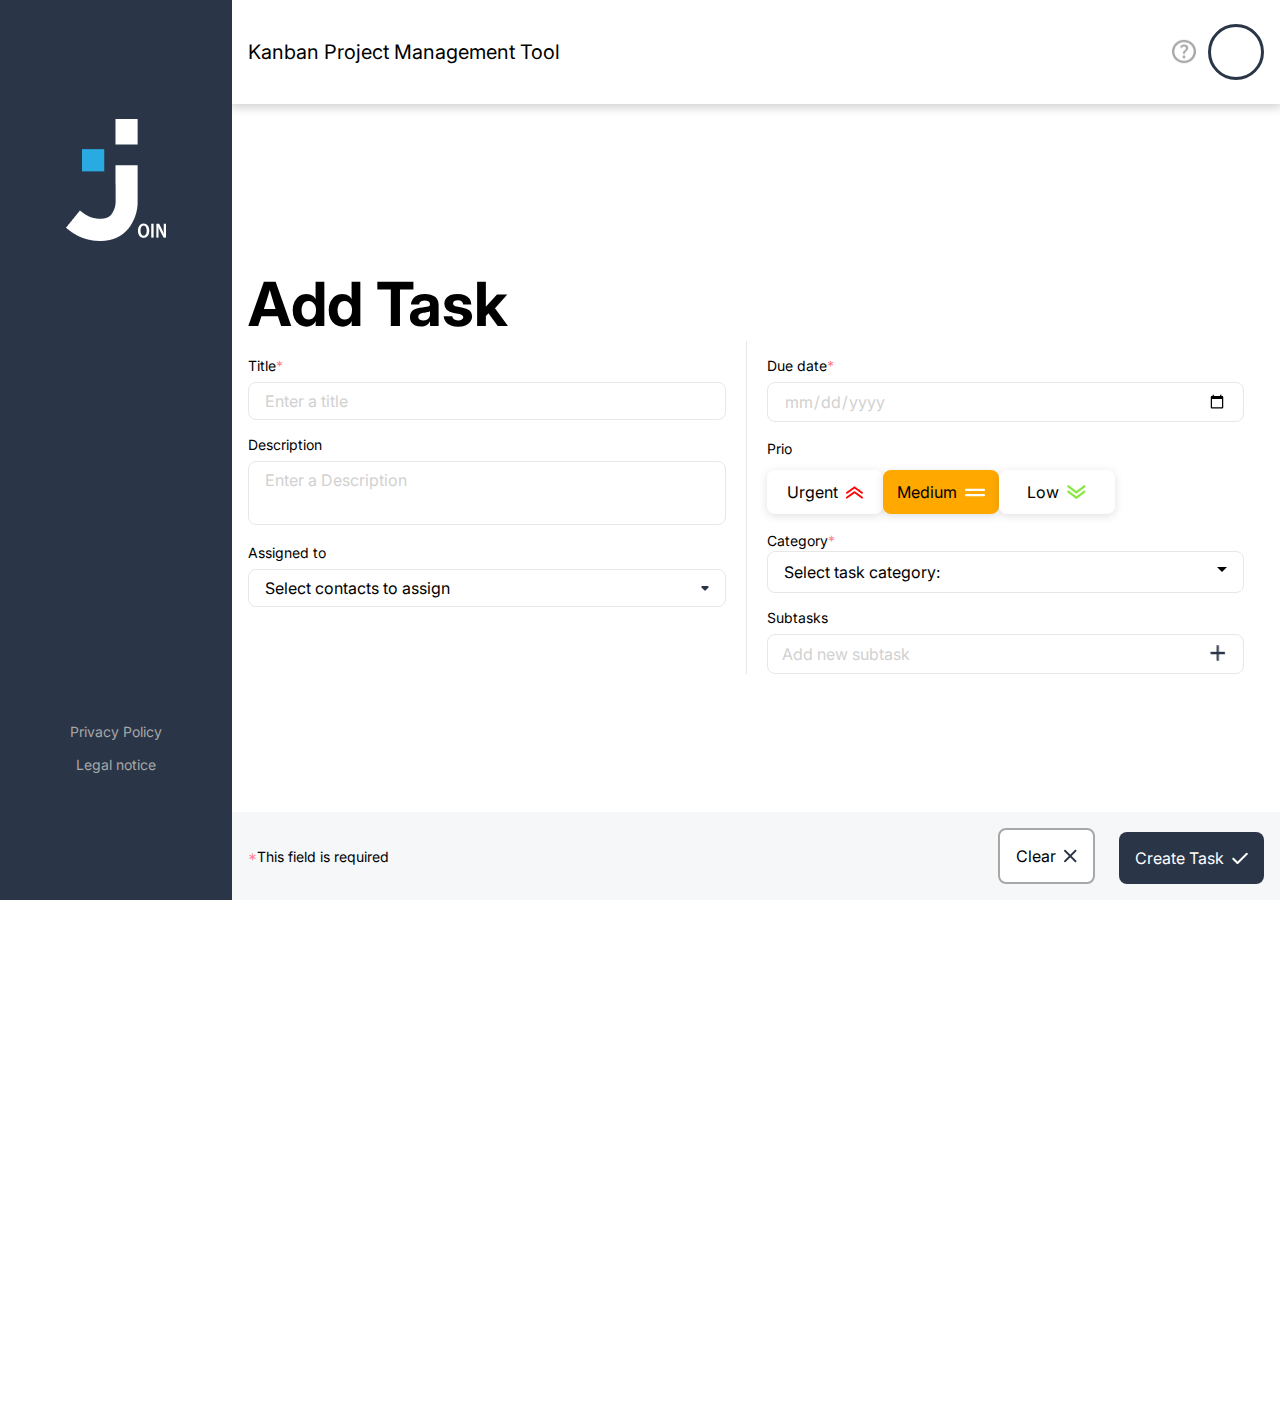
==== commit df73b4c6: "add dummy data and css fixes" ====
--- a/add-task.html
+++ b/add-task.html
@@ -15,6 +15,8 @@
     <script src="./scripts/data.js"></script>
     <script src="./scripts/validation.js"></script>
     <script src="./scripts/fetch.js"></script>
+    <script src="./scripts/dummy-data.js"></script>
+
 
     <link rel="stylesheet" href="./style.css" />
     <link rel="stylesheet" href="./styles/standart.css" />
--- a/styles/add-task.css
+++ b/styles/add-task.css
@@ -215,7 +215,6 @@
 .edit-dropdown {
     position: relative;
     top: 0;
-    max-height: max-content;
 }
 
 .dropdown-options li,
--- a/styles/header-sidebar.css
+++ b/styles/header-sidebar.css
@@ -13,7 +13,7 @@
     background-color: white;
     box-shadow: 0 1px 10px 2px rgba(0, 0, 0, 0.2);
     position: relative;
-    z-index: 1;
+    z-index: 10;
 }
 
 .header-title {
@@ -68,8 +68,7 @@
     height: 158px;
     bottom: -160px;
     right: 10px;
-    z-index: 2;
-    border: solid 1px;
+    z-index: 200;
     border-radius: 20px 0 20px 20px;
     background-color: var(--darke-blue);
 }
